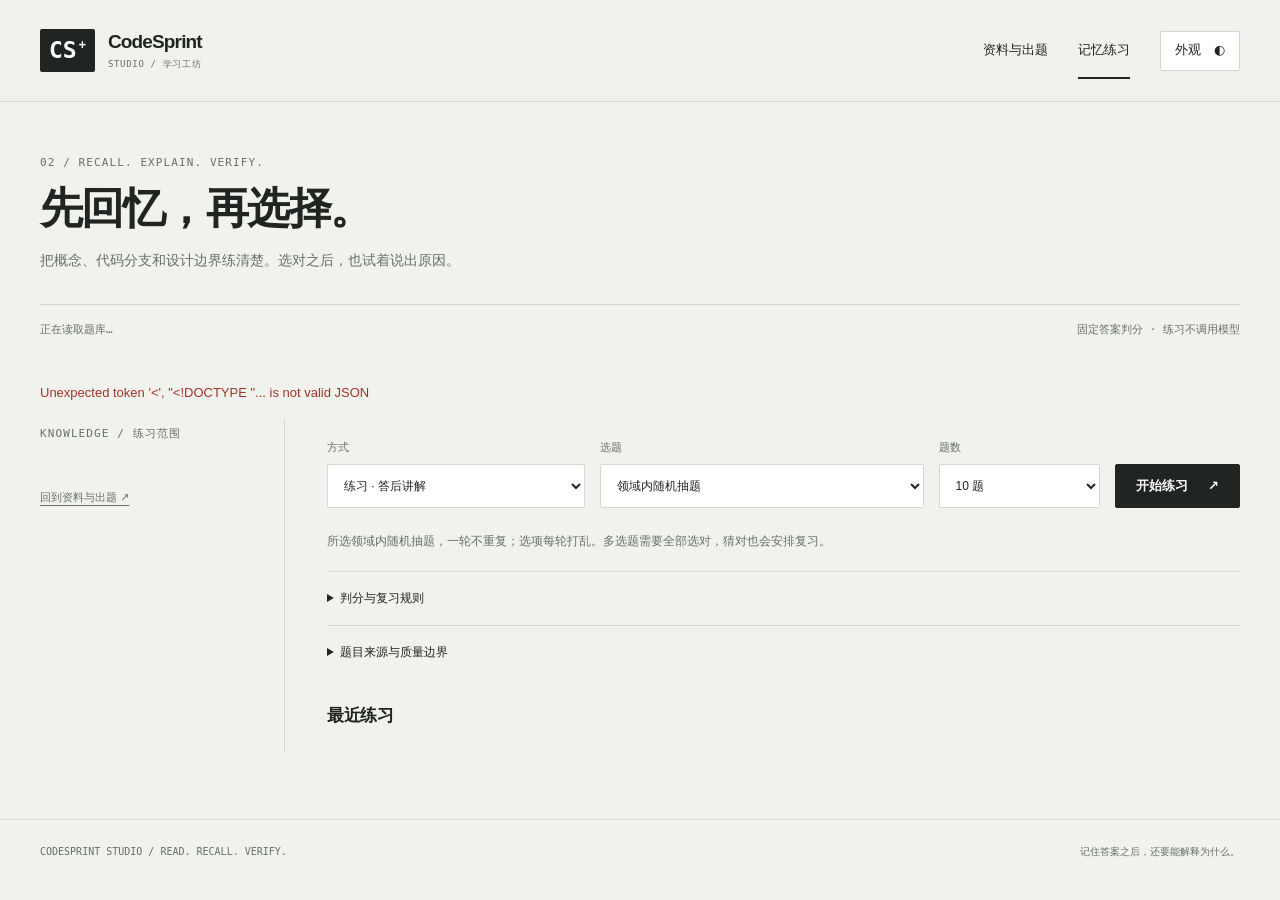
==== web/interview.html @ 134caf4a "feat: launch CodeSprint Studio learning workbench" ====
<!doctype html>
<html lang="zh-CN" data-theme="studio">
<head><meta charset="utf-8"><meta name="viewport" content="width=device-width, initial-scale=1"><meta name="color-scheme" content="light dark"><title>CodeSprint Studio · 记忆练习</title><link rel="stylesheet" href="style.css"><script src="theme.js" defer></script><script src="interview.js" defer></script></head>
<body class="quiz-page">
<a class="skip-link" href="#main-content">跳到正文</a>
<header class="site-header"><a class="brand" href="index.html"><span class="brand-mark" aria-hidden="true">CS<span>+</span></span><span><strong>CodeSprint</strong><small>STUDIO / 学习工坊</small></span></a><nav aria-label="主导航"><a href="index.html">资料与出题</a><a href="interview.html" aria-current="page">记忆练习</a><button type="button" class="theme-trigger" data-theme-open aria-haspopup="dialog">外观 <span aria-hidden="true">◐</span></button></nav></header>
<main id="main-content" class="quiz-shell">
<section class="page-intro"><span class="eyebrow">02 / RECALL. EXPLAIN. VERIFY.</span><h1>先回忆，再选择。</h1><p>把概念、代码分支和设计边界练清楚。选对之后，也试着说出原因。</p></section>
<section id="quizApp" aria-label="面试记忆练习"><div class="quiz-meta"><span id="quizInventory">正在读取题库…</span><span>固定答案判分 · 练习不调用模型</span></div><p id="quizStatus" role="status" aria-live="polite"></p>
<div class="quiz-layout"><aside class="quiz-topics"><span class="eyebrow">KNOWLEDGE / 练习范围</span><nav id="quizTopics" aria-label="知识分类"></nav><a class="quiz-archive-link" href="index.html">回到资料与出题 ↗</a></aside><div class="quiz-main">
<div id="quizSetup"><div class="quiz-review-line" id="quizReviewStats"></div><p id="quizMaterialScope" hidden></p><form id="quizStartForm" class="quiz-settings"><label>方式<select id="quizMode"><option value="practice">练习 · 答后讲解</option><option value="exam">测验 · 交卷讲评</option></select></label><label>选题<select id="quizScope"><option value="all">领域内随机抽题</option><option value="wrong">错题与猜对的题</option><option value="due">到期复习</option><option value="mixed">复习优先 · 到期、薄弱、新题</option></select></label><label>题数<select id="quizCount"><option value="10">10 题</option><option value="20">20 题</option><option value="30">30 题</option></select></label><button type="submit" class="quiz-primary" id="quizStart">开始练习 <span>↗</span></button></form><button id="quizResume" type="button" class="quiz-link" hidden>继续未完成的一轮 →</button>
<p class="quiz-method">所选领域内随机抽题，一轮不重复；选项每轮打乱。多选题需要全部选对，猜对也会安排复习。</p>
<details class="quiz-rule"><summary>判分与复习规则</summary><p>一题一分，以整轮题数为分母：首答正确率达到 80% 为本轮通过。未答、少选或多选都记为错误，已提交的首答不能改写。练习与测验记录分开保存。</p><p>答错或猜对的题约 10 分钟后到期；到期后答对按 1、3、7、14、30 天逐步延长。提前反复答对不会升级或推迟原定日期。间隔是可调整的练习规则，不是对遗忘时间的精确预测。</p><p>成绩只检查本轮知识辨认，不代表已经能闭卷口述或独立手写。资料版本改变后，关联题目暂停出题，等待核对。</p></details>
<details class="quiz-rule quiz-sources"><summary>题目来源与质量边界</summary><p>题目来自你保存的资料和已经确认的草稿。原创示例可随项目分发；上传内容仍由上传者负责使用权限。AI 题目可能有误，写入前必须检查原文、答案与干扰项解释。</p><div id="quizSources"></div></details><section class="quiz-history"><h2>最近练习</h2><div id="quizHistory"></div></section></div>
<section id="quizRun" hidden><div class="quiz-question-bar"><span id="quizQuestionIndex"></span><span id="quizQuestionType"></span><button id="quizEnd" class="quiz-link" type="button">交卷（未答记错）</button></div><p class="quiz-key-hint">1—4 选择选项 · Enter 提交 / 下一题</p><div class="quiz-progress" aria-hidden="true"><span id="quizProgressBar"></span></div><h2 id="quizQuestionTitle" tabindex="-1"></h2><pre id="quizPrompt" class="quiz-prompt"></pre><form id="quizAnswerForm"><fieldset id="quizOptions"><legend class="sr-only">选择答案</legend></fieldset><div class="quiz-answer-actions"><label class="quiz-guess"><input type="checkbox" id="quizGuessed">我是猜的</label><button id="quizSubmit" class="quiz-primary" type="submit">提交答案</button><button id="quizSkip" class="quiz-link" type="button">暂时不会</button></div></form><section id="quizFeedback" class="quiz-feedback" hidden aria-live="polite"><strong id="quizVerdict"></strong><p id="quizCorrectOptions"></p><p id="quizExplanation"></p><a id="quizSource" href="index.html">查看依据 ↗</a><p id="quizNextReview" class="quiz-method"></p></section><button id="quizNext" class="quiz-primary" type="button" hidden>下一题 →</button></section>
<section id="quizResult" hidden><div class="quiz-result-heading"><span class="eyebrow" id="quizResultMode"></span><h2 id="quizResultTitle"></h2><strong id="quizScore"></strong></div><p id="quizResultDetail"></p><button id="quizAgain" class="quiz-primary" type="button">返回选题 →</button><div id="quizResultReview"></div></section>
</div></div></section></main>
<footer class="site-footer"><span>CODESPRINT STUDIO / READ. RECALL. VERIFY.</span><span>记住答案之后，还要能解释为什么。</span></footer>
</body></html>
---- web/style.css ----
/* CodeSprint Studio — original, dependency-free interface. */
:root{--bg:#f1f2ee;--surface:#fff;--surface-2:#f7f8f5;--ink:#202522;--muted:#666f69;--line:#d4d8d1;--accent:#202522;--on-accent:#fff;--accent-soft:#e6eae2;--danger:#a23528;--success:#397c4f;--radius:2px;--font:Arial,"Microsoft YaHei",system-ui,sans-serif;--heading:var(--font);--mono:Consolas,"Cascadia Mono",monospace;--shadow:none;--page:1336px;color-scheme:light}
:root[data-theme="paper"]{--bg:#eee9dd;--surface:#fcfaf4;--surface-2:#f4f0e5;--ink:#3c352d;--muted:#7e705f;--line:#d8ceb9;--accent:#77553f;--on-accent:#fffdf7;--accent-soft:#eadfcd;--danger:#aa412a;--success:#677640;--radius:1px;--heading:Georgia,"Songti SC",SimSun,serif;--shadow:0 7px 24px #5e46200a;--page:1240px}
:root[data-theme="terminal"]{--bg:#0e1714;--surface:#121f1a;--surface-2:#172820;--ink:#c5e6ce;--muted:#86a893;--line:#2b4738;--accent:#b3df83;--on-accent:#102014;--accent-soft:#243d28;--danger:#e39880;--success:#b3df83;--radius:0px;--font:Consolas,"Cascadia Mono","Microsoft YaHei",monospace;--heading:var(--font);--shadow:none;color-scheme:dark}
:root[data-theme="dusk"]{--bg:#171d2b;--surface:#222b3d;--surface-2:#283348;--ink:#e0e7f5;--muted:#a0afc6;--line:#3a4861;--accent:#adc4ff;--on-accent:#172442;--accent-soft:#334363;--danger:#efa6a6;--success:#98d5ba;--radius:15px;--heading:var(--font);--shadow:0 16px 42px #060d1a20;--page:1280px;color-scheme:dark}
*,*::before,*::after{box-sizing:border-box}html{min-width:0;scroll-behavior:smooth}body{margin:0;background:var(--bg);color:var(--ink);font:15px/1.75 var(--font);overflow-wrap:anywhere}button,input,select,textarea{font:inherit}button,a,input,select,textarea{touch-action:manipulation}button{cursor:pointer;color:inherit}button:disabled{cursor:default;opacity:.5}a{color:inherit;text-decoration:none}a:hover{text-decoration:underline;text-underline-offset:4px}button,input,select,textarea,a{outline-offset:4px}:focus-visible{outline:2px solid var(--accent)}[hidden]{display:none!important}h1,h2,h3,p{margin-top:0}h1,h2,h3{font-family:var(--heading);color:var(--ink);line-height:1.25}h1{font-size:clamp(28px,3.5vw,43px);font-weight:700;letter-spacing:-.035em;margin:8px 0 12px}h2{font-size:23px;letter-spacing:-.025em;margin-bottom:14px}h3{font-size:21px;margin:9px 0 12px}p{margin-bottom:14px}.sr-only{position:absolute;width:1px;height:1px;padding:0;margin:-1px;overflow:hidden;clip:rect(0,0,0,0);white-space:nowrap;border:0}.skip-link{position:fixed;left:16px;top:-100px;z-index:20;background:var(--accent);color:var(--on-accent);padding:12px 20px}.skip-link:focus{top:12px}.eyebrow{font:11px/1.5 var(--mono);letter-spacing:.1em;color:var(--muted)}.site-header{max-width:var(--page);margin:auto;min-height:102px;padding:26px 40px;display:flex;align-items:center;justify-content:space-between;gap:24px;border-bottom:1px solid var(--line)}.brand{display:flex;align-items:center;gap:13px;flex:none;line-height:1.35}.brand:hover{text-decoration:none}.brand-mark{display:flex;align-items:flex-start;font:700 23px/1 var(--mono);padding:10px 9px;background:var(--accent);color:var(--on-accent);border-radius:var(--radius)}.brand-mark>span{font-size:12px;margin-left:2px}.brand strong{display:block;font-size:19px;letter-spacing:-.045em}.brand small{display:block;font:9px/1.5 var(--mono);letter-spacing:.075em;margin-top:3px;color:var(--muted)}.site-header nav{display:flex;align-items:center;gap:30px;font-size:13px}.site-header nav>a{padding:8px 0;position:relative;white-space:nowrap}.site-header nav>a[aria-current="page"]:after{content:"";position:absolute;bottom:-9px;left:0;right:0;height:2px;background:var(--accent)}.theme-trigger{min-height:40px;border:1px solid var(--line);border-radius:var(--radius);background:var(--surface);padding:5px 14px}.theme-trigger span{padding-left:9px}.workspace,.quiz-shell{width:min(100%,var(--page));margin:0 auto;padding:46px 40px 66px}.workspace-intro{display:flex;justify-content:space-between;align-items:center;gap:24px;margin-bottom:28px}.workspace-intro p,.page-intro>p{color:var(--muted);margin:0;font-size:14px}.intro-actions,.empty-actions{display:flex;gap:10px;align-items:center;flex-wrap:wrap}.button,.quiz-primary{border:1px solid var(--accent);background:var(--accent);color:var(--on-accent);min-height:44px;padding:9px 20px;border-radius:var(--radius);font-size:13px;display:inline-flex;align-items:center;justify-content:center;gap:20px;font-weight:600;white-space:normal}.button:hover,.quiz-primary:hover{filter:brightness(1.12);text-decoration:none}.button-quiet{background:transparent;color:var(--ink);border-color:var(--line);font-weight:400}.text-button,.quiz-link{padding:8px 0;background:none;border:0;color:var(--muted);font-size:12px;text-decoration:underline;text-underline-offset:4px}.text-button:hover,.quiz-link:hover{color:var(--ink)}.text-link{color:var(--ink);text-decoration:underline;text-underline-offset:4px;white-space:nowrap}.status-message{font-size:13px;color:var(--danger);margin:0 0 12px;min-height:0}.status-message:empty{display:none}.workspace-grid{display:grid;grid-template-columns:280px minmax(0,1fr);gap:0;border:1px solid var(--line);border-radius:var(--radius);background:var(--surface);box-shadow:var(--shadow);overflow:hidden}.library-panel{background:var(--surface-2);padding:23px 20px;border-right:1px solid var(--line);min-width:0}.panel-heading{display:flex;justify-content:space-between;align-items:center;gap:12px}.panel-heading h2{font-size:16px;margin:0}.panel-heading h3{margin:0}.count{color:var(--muted);font:12px var(--mono);margin-left:7px}.search-box{display:block;position:relative;margin:22px 0 13px}.search-box input{padding-right:30px;width:100%;font-size:12px;min-height:40px}.search-box>span:last-child{position:absolute;right:12px;top:6px;font-size:20px;pointer-events:none;color:var(--muted)}input,textarea,select{background:var(--surface);border:1px solid var(--line);border-radius:var(--radius);padding:10px 12px;color:var(--ink);min-width:0;max-width:100%}input::placeholder,textarea::placeholder{color:var(--muted);opacity:.8}select{width:100%}textarea{resize:vertical;width:100%;line-height:1.6}.filter-label{display:flex;gap:12px;align-items:center;font-size:12px;color:var(--muted)}.filter-label span{flex:none}.filter-label select{font-size:12px;padding:7px 8px}.material-list{margin:21px -10px 0;max-height:570px;overflow-y:auto;padding:0 2px}.material-item{display:block;width:100%;text-align:left;border:1px solid transparent;border-bottom-color:var(--line);background:transparent;padding:14px 10px;border-radius:var(--radius);margin-bottom:3px}.material-item:hover{background:var(--accent-soft)}.material-item[aria-current="true"]{border-color:var(--line);background:var(--surface);box-shadow:inset 3px 0 var(--accent)}.material-item strong{font-size:13px;font-weight:600;line-height:1.5;display:block}.material-item small{display:block;font-size:10px;color:var(--muted);margin-top:5px}.material-item .item-star{color:var(--accent)}.library-footnote{font-size:11px;line-height:1.7;color:var(--muted);margin:28px 0 0}.document-panel{padding:34px 36px;min-width:0;min-height:620px}.empty-state{max-width:450px;margin:72px auto 80px}.empty-symbol{font:35px/1 var(--mono);display:block;margin-bottom:35px;color:var(--muted)}.empty-state h2{font-size:30px;margin:13px 0 16px}.empty-state>p{font-size:14px;color:var(--muted);line-height:1.9}.empty-actions{margin:25px 0}.privacy-note{font-size:11px!important}.document-heading{display:flex;justify-content:space-between;align-items:flex-start;gap:15px}.document-heading>div:first-child{min-width:0}.document-heading h2{margin:8px 0 9px;font-size:25px;line-height:1.4;overflow-wrap:anywhere}.document-meta{font:11px/1.7 var(--mono);color:var(--muted);margin:0}.document-actions{display:flex;align-items:center;gap:14px;flex:none;flex-wrap:wrap;justify-content:flex-end;max-width:190px}.icon-action{width:38px;height:38px;border:1px solid var(--line);background:var(--surface);border-radius:var(--radius);font-size:22px;line-height:1}.icon-action[aria-pressed="true"]{color:var(--accent);background:var(--accent-soft)}.document-tabs{display:flex;align-items:center;gap:25px;margin:29px 0 0;border-bottom:1px solid var(--line);font-size:12px;flex-wrap:wrap}.document-tabs button{border:0;background:none;padding:11px 0;color:var(--muted);border-bottom:2px solid transparent}.document-tabs button[aria-selected="true"]{border-bottom-color:var(--accent);color:var(--ink);font-weight:600}.document-tabs>a{margin-left:auto;color:var(--muted);padding:11px 0}.reader-toolbar{display:flex;justify-content:space-between;gap:20px;color:var(--muted);font-size:11px;padding:20px 0}.document-text{font:14px/1.9 var(--font);white-space:pre-wrap;word-break:break-word;margin:0;max-height:750px;overflow-y:auto;padding:3px 0 20px;tab-size:4}.notice{background:var(--surface-2);border-left:3px solid var(--accent);font-size:12px;line-height:1.8;color:var(--muted);padding:13px 16px;margin:20px 0}.generation-intro{margin:28px 0 0}.generation-intro p{font-size:13px;color:var(--muted);max-width:610px}.generation-intro h3{font-size:23px}form>label,.form-row>label{display:block;font-size:12px;color:var(--muted);margin-bottom:19px}form>label>textarea,.form-row>label>select,.form-row>label>input{display:block;margin-top:7px}.form-row{display:grid;grid-template-columns:minmax(0,1fr) minmax(0,1fr);gap:17px}.form-row .count-field{max-width:160px}.optional{font-size:10px;margin-left:7px;color:var(--muted)}.keyword-presets{display:flex;align-items:center;gap:7px;flex-wrap:wrap;margin:-10px 0 24px;font-size:11px}.keyword-presets>span{color:var(--muted);margin-right:4px}.keyword-presets button{border:1px solid var(--line);border-radius:var(--radius);background:var(--surface);font-size:10px;padding:4px 8px}.keyword-presets button:hover{background:var(--accent-soft)}.focus-options{border:0;padding:0;margin:0 0 23px;display:flex;flex-wrap:wrap;gap:15px;font-size:12px}.focus-options legend{font-size:12px;color:var(--muted);margin-bottom:9px}.focus-options label{display:flex;align-items:center;gap:6px}.focus-options input,.consent-row input,.quiz-guess input{width:15px;height:15px;accent-color:var(--accent);padding:0;flex:none}.generation-guidance{font-size:11px;color:var(--muted);line-height:1.8;margin:3px 0 22px}.generation-guidance strong{font-size:12px;color:var(--ink)}.generation-guidance p{margin:5px 0}.consent-row{display:flex!important;align-items:flex-start;gap:10px;font-size:12px;color:var(--muted);line-height:1.8;margin:15px 0 20px}.consent-row input{margin:4px 0 0}.consent-row strong{font-weight:600;color:var(--ink)}.field-help{font-size:11px;color:var(--muted);margin:13px 0 0}.draft-preview{border-top:1px solid var(--line);margin-top:35px;padding-top:27px}.draft-question{border:1px solid var(--line);border-radius:var(--radius);margin:18px 0;background:var(--surface-2)}.draft-question summary{padding:14px 17px;font-size:13px;cursor:pointer;font-weight:600}.draft-question-body{padding:2px 17px 18px;font-size:12px}.draft-question-body>p{white-space:pre-wrap;margin:9px 0 15px}.draft-options{list-style:none;padding:0;margin:0 0 20px}.draft-options li{padding:10px 0;border-top:1px solid var(--line)}.draft-options strong{font-size:12px}.draft-options p{margin:4px 0 0;color:var(--muted);font-size:11px}.draft-options .is-answer{color:var(--success)}.evidence-quote{margin:12px 0;padding:10px 14px;border-left:2px solid var(--line);background:var(--surface);white-space:pre-wrap;font-size:11px;color:var(--muted)}.draft-tags{font:10px/1.7 var(--mono);color:var(--muted);margin-top:15px}.site-footer{width:min(100%,var(--page));margin:0 auto;padding:24px 40px 30px;border-top:1px solid var(--line);display:flex;justify-content:space-between;gap:20px;font:10px/1.6 var(--mono);color:var(--muted)}dialog{width:calc(100% - 32px);max-width:650px;padding:30px;border:1px solid var(--line);border-radius:var(--radius);background:var(--surface);color:var(--ink);box-shadow:0 20px 100px #0003;max-height:calc(100dvh - 50px);overflow:auto}dialog::backdrop{background:#080b105e;backdrop-filter:blur(5px)}.dialog-heading{display:flex;align-items:center;justify-content:space-between;gap:20px;margin-bottom:19px}.dialog-close{background:none;border:0;font:25px/1 var(--mono);width:34px;height:34px;color:var(--muted)}dialog h2{font-size:26px}dialog>p{font-size:13px;color:var(--muted)}.theme-grid{display:grid;grid-template-columns:1fr 1fr;gap:15px;margin:24px 0}.theme-card{padding:0 0 14px;text-align:left;background:var(--surface);border:1px solid var(--line);border-radius:var(--radius);overflow:hidden}.theme-card[aria-pressed="true"]{outline:2px solid var(--accent);outline-offset:2px}.theme-card>strong{display:block;padding:0 14px;margin-top:12px;font-size:12px}.theme-card>small{display:block;padding:0 14px;margin-top:5px;font-size:10px;color:var(--muted)}.theme-sample{padding:24px 18px 19px;display:block;min-height:110px;background:#f1f2ee;color:#202522;border-bottom:1px solid #d4d8d1}.theme-sample b{display:block;font:700 16px/1.4 Arial,sans-serif}.sample-lines{display:block;height:22px;margin-top:13px;background:linear-gradient(currentColor,currentColor) left top/82% 1px no-repeat,linear-gradient(currentColor,currentColor) left bottom/60% 1px no-repeat;opacity:.25}.theme-sample[data-preview-theme="paper"]{background:#fcfaf4;color:#77553f}.theme-sample[data-preview-theme="paper"] b{font-family:Georgia,SimSun,serif;font-size:19px}.theme-sample[data-preview-theme="terminal"]{background:#121f1a;color:#b3df83;border-color:#2b4738}.theme-sample[data-preview-theme="terminal"] b{font-family:Consolas,monospace;font-size:14px}.theme-sample[data-preview-theme="dusk"]{background:#222b3d;color:#adc4ff;border-color:#3a4861;border-radius:11px;margin:9px 9px 0;padding:16px 12px;min-height:100px}.file-drop{position:relative;text-align:center;display:flex!important;flex-direction:column;align-items:center;justify-content:center;min-height:172px;border:1px dashed var(--line);background:var(--surface-2);padding:25px;margin-bottom:23px;border-radius:var(--radius);overflow:hidden}.file-drop input{position:absolute;inset:0;width:100%;height:100%;opacity:0;cursor:pointer}.file-drop:focus-within{outline:2px solid var(--accent);outline-offset:3px}.file-drop.is-dragging{background:var(--accent-soft);border-color:var(--accent)}.file-symbol{font:24px var(--mono);margin-bottom:8px}.file-drop strong{font-size:13px;color:var(--ink)}.file-drop>span:last-child{margin-top:7px;font-size:11px;color:var(--muted)}.dialog-actions{display:flex;gap:10px}.upload-dialog .form-row{grid-template-columns:1fr 1.5fr}.upload-dialog .form-row input{width:100%}
/* Practice: original layout; existing answer, review and session behavior preserved. */
.page-intro{margin-bottom:31px}.quiz-meta{display:flex;justify-content:space-between;gap:16px;color:var(--muted);font:11px/1.6 var(--mono);padding:16px 0;border-top:1px solid var(--line);margin-bottom:28px}#quizStatus{font-size:13px;color:var(--danger)}#quizStatus:empty{display:none}.quiz-layout{display:grid;grid-template-columns:245px minmax(0,1fr);gap:42px}.quiz-topics{padding-right:28px;border-right:1px solid var(--line)}.quiz-topics nav{margin:18px 0 20px;display:flex;flex-direction:column;gap:3px}.quiz-topics button{display:flex;align-items:center;justify-content:space-between;gap:15px;background:none;border:1px solid transparent;min-height:45px;padding:10px 12px;text-align:left;font-size:12px;border-radius:var(--radius)}.quiz-topics button small{font:11px var(--mono);color:var(--muted)}.quiz-topics button:hover{background:var(--accent-soft)}.quiz-topics button[aria-current="true"]{background:var(--surface);border-color:var(--line);box-shadow:inset 3px 0 var(--accent)}.quiz-archive-link{font-size:11px;text-decoration:underline;text-underline-offset:4px;color:var(--muted)}.quiz-main{min-width:0}.quiz-review-line{font-size:12px;color:var(--muted);margin-bottom:19px}.quiz-settings{display:flex;align-items:end;gap:15px;margin:0 0 22px;flex-wrap:wrap}.quiz-settings label{display:block;margin:0;color:var(--muted);font-size:11px;flex:1;min-width:130px}.quiz-settings label select{margin-top:7px;font-size:12px;min-height:44px}.quiz-settings label:nth-child(3){flex:.5;min-width:88px}.quiz-settings button{flex:none}.quiz-method{font-size:12px;line-height:1.85;color:var(--muted);margin:19px 0}.quiz-rule{border-top:1px solid var(--line);font-size:12px;padding:16px 0}.quiz-rule summary{cursor:pointer;font-size:12px;color:var(--ink)}.quiz-rule p{font-size:12px;color:var(--muted);line-height:1.9;margin:13px 0 0}.quiz-source-row{font-size:11px;margin:17px 0;color:var(--muted)}.quiz-source-row>a{color:var(--ink)}.quiz-source-row>div{display:flex;gap:8px;flex-wrap:wrap;margin-top:5px}.quiz-source-row>div a{font-size:10px;text-decoration:underline;text-underline-offset:3px}.quiz-history{margin:26px 0}.quiz-history h2{font-size:17px}.quiz-history-row{display:flex;justify-content:space-between;gap:15px;align-items:center;border-bottom:1px solid var(--line);padding:11px 0}.quiz-history-row button{background:none;border:0;text-align:left;font-size:12px;padding:4px 0}.quiz-history-row>span{font:10px var(--mono);color:var(--muted);flex:none}.quiz-question-bar{display:flex;align-items:center;justify-content:space-between;gap:12px;font:11px/1.7 var(--mono);color:var(--muted);flex-wrap:wrap}.quiz-question-bar .quiz-link{font-family:var(--font)}.quiz-key-hint{font:10px var(--mono);color:var(--muted);margin:11px 0 17px}.quiz-progress{height:3px;background:var(--line);margin:0 0 30px}.quiz-progress span{display:block;background:var(--accent);height:100%;transition:width .25s ease}#quizQuestionTitle{font-size:25px;line-height:1.45;margin-bottom:19px}.quiz-prompt{font:14px/1.9 var(--font);white-space:pre-wrap;margin:0 0 24px;overflow-wrap:anywhere;color:var(--ink)}#quizOptions{border:0;margin:0;padding:0;display:flex;flex-direction:column;gap:10px}.quiz-option{display:flex;align-items:flex-start;gap:13px;padding:16px 17px;min-height:58px;border:1px solid var(--line);border-radius:var(--radius);background:var(--surface);font-size:13px;line-height:1.75;cursor:pointer}.quiz-option:hover{border-color:var(--accent)}.quiz-option:has(input:checked){background:var(--accent-soft);border-color:var(--accent)}.quiz-option input{padding:0;margin:5px 0 0;width:14px;height:14px;accent-color:var(--accent);flex:none}.quiz-option>b{font:12px/1.8 var(--mono);color:var(--muted);flex:none}.quiz-option.is-answer{border-color:var(--success)}.quiz-option.is-wrong{border-color:var(--danger)}.quiz-answer-actions{display:flex;align-items:center;gap:20px;margin-top:24px;flex-wrap:wrap}.quiz-guess{display:flex;align-items:center;gap:8px;font-size:12px;margin-right:auto;color:var(--muted)}.quiz-feedback{background:var(--surface);padding:22px 24px;border-left:3px solid var(--accent);margin:27px 0;font-size:13px;border-radius:var(--radius)}.quiz-feedback strong{font-size:15px}.quiz-feedback p{white-space:pre-wrap;line-height:1.9;margin-top:13px;color:var(--muted)}.quiz-feedback>a{font-size:11px;text-decoration:underline;text-underline-offset:4px}#quizNext{margin-top:16px}.quiz-result-heading{padding-bottom:25px;border-bottom:1px solid var(--line);margin-bottom:20px}.quiz-result-heading h2{font-size:27px;margin-top:10px}.quiz-result-heading>strong{font:500 66px/1 var(--heading);letter-spacing:-.055em}#quizResultDetail{font-size:13px;color:var(--muted);line-height:1.9}#quizAgain{margin:9px 0 25px}.quiz-result-item{border-top:1px solid var(--line);padding:17px 0;font-size:12px}.quiz-result-item summary{cursor:pointer;font-weight:600}.quiz-result-item p{font-size:12px;line-height:1.9;color:var(--muted);white-space:pre-wrap;margin:14px 0}.quiz-result-item a{font-size:11px;text-decoration:underline}#quizMaterialScope{font-size:12px;border-left:2px solid var(--accent);padding:8px 14px;background:var(--surface);margin-bottom:25px}.quiz-empty-link{display:inline-block;font-size:12px;margin-bottom:10px;text-decoration:underline;text-underline-offset:4px}
/* Theme differences extend beyond color: type, borders, rhythm, reading width. */
[data-theme="paper"] .site-header{min-height:116px}[data-theme="paper"] .workspace{padding-top:54px}[data-theme="paper"] h1{font-size:clamp(30px,3.4vw,45px);font-weight:400;letter-spacing:0}[data-theme="paper"] .workspace-grid{grid-template-columns:260px minmax(0,1fr)}[data-theme="paper"] .document-text{font-family:Georgia,"Songti SC",SimSun,serif;font-size:16px;line-height:2.05}[data-theme="paper"] .library-panel{padding-top:29px}[data-theme="paper"] .document-panel{padding:39px 42px}[data-theme="paper"] .quiz-option{padding-top:19px;padding-bottom:19px}[data-theme="paper"] .quiz-main{max-width:740px}[data-theme="terminal"] .brand-mark{border:1px solid var(--accent);background:transparent;color:var(--accent)}[data-theme="terminal"] .workspace-intro h1:before{content:"> ";color:var(--accent)}[data-theme="terminal"] .workspace-grid{border-top:3px solid var(--accent)}[data-theme="terminal"] .document-text{font-family:var(--mono);font-size:13px;line-height:1.95}[data-theme="terminal"] .document-tabs button[aria-selected="true"]:before{content:"[ ";color:var(--accent)}[data-theme="terminal"] .document-tabs button[aria-selected="true"]:after{content:" ]";color:var(--accent)}[data-theme="terminal"] .quiz-option>b{color:var(--accent)}[data-theme="terminal"] .site-footer{letter-spacing:.03em}[data-theme="dusk"] .site-header{border-bottom:0}[data-theme="dusk"] .brand-mark{border-radius:11px}[data-theme="dusk"] .workspace-grid{gap:18px;border:0;overflow:visible;background:transparent;box-shadow:none}[data-theme="dusk"] .library-panel{border:1px solid var(--line);border-radius:var(--radius);background:var(--surface);align-self:start}[data-theme="dusk"] .document-panel{border:1px solid var(--line);border-radius:var(--radius);background:var(--surface);box-shadow:var(--shadow)}[data-theme="dusk"] .material-item{border-bottom:0;margin-bottom:7px}[data-theme="dusk"] .material-item[aria-current="true"]{background:var(--accent-soft);box-shadow:none}[data-theme="dusk"] .quiz-option{border-color:transparent;background:var(--surface);padding:19px 20px}[data-theme="dusk"] .quiz-option:has(input:checked){border-color:var(--accent)}[data-theme="dusk"] .quiz-topics{border-right:0;background:var(--surface);border-radius:var(--radius);padding:21px;align-self:start}[data-theme="dusk"] .quiz-layout{gap:29px}
@media(min-width:1100px){.document-actions .text-button{font-size:10px}.quiz-settings label:first-child{flex:.8}}
@media(max-width:1000px){.site-header{padding:23px 28px}.workspace,.quiz-shell{padding:36px 28px 50px}.workspace-grid,[data-theme="paper"] .workspace-grid{grid-template-columns:235px minmax(0,1fr)}.document-panel,[data-theme="paper"] .document-panel{padding:27px 25px}.workspace-intro{align-items:flex-start}.intro-actions{justify-content:flex-end;max-width:235px;flex:none}.document-heading{display:block}.document-actions{justify-content:flex-start;max-width:none;margin-top:14px}.document-tabs{gap:17px}.quiz-layout{grid-template-columns:210px minmax(0,1fr);gap:26px}.quiz-topics{padding-right:18px}.site-footer{padding-right:28px;padding-left:28px}.document-text{font-size:13px}}
@media(max-width:760px){.site-header{min-height:85px;padding:18px 20px;gap:14px}.brand-mark{font-size:19px;padding:8px}.brand strong{font-size:17px}.brand small{font-size:8px}.site-header nav{gap:17px;font-size:12px}.site-header nav>a span{display:none}.theme-trigger{padding:5px 9px}.theme-trigger span{padding-left:5px}.workspace,.quiz-shell{padding:31px 20px 42px}.workspace-intro{display:block;margin-bottom:24px}.workspace-intro p{font-size:12px;max-width:400px}.intro-actions{max-width:none;justify-content:flex-start;margin-top:22px}.workspace-grid,[data-theme="paper"] .workspace-grid{display:block}.library-panel{border-right:0;border-bottom:1px solid var(--line);padding:20px}.library-panel .search-box{margin:16px 0 11px}.library-panel .material-list{max-height:230px;display:grid;grid-template-columns:repeat(2,minmax(0,1fr));gap:6px;margin:16px -3px 0}.material-item{height:100%;border:1px solid var(--line);padding:12px 10px;margin:0}.library-footnote{margin:16px 0 0;font-size:10px}.document-panel,[data-theme="paper"] .document-panel{min-height:380px;padding:27px 22px}.empty-state{margin:35px auto 40px}.empty-symbol{margin-bottom:25px}.empty-state h2{font-size:27px}.empty-state p{font-size:13px}.document-heading h2{font-size:23px}.document-meta{font-size:10px}.reader-toolbar{font-size:10px;gap:14px}.document-text{max-height:none}.form-row .count-field{max-width:none}.generation-intro h3{font-size:21px}.generation-intro p{font-size:12px}.focus-options{gap:12px}.keyword-presets button{min-height:32px}.quiz-meta{font-size:10px;flex-wrap:wrap;margin-bottom:22px;padding:12px 0}.quiz-layout{display:block}.quiz-topics{padding:0 0 18px;border-right:0;border-bottom:1px solid var(--line);margin-bottom:24px}.quiz-topics nav{display:flex;flex-direction:row;flex-wrap:wrap;gap:5px;margin:12px 0}.quiz-topics button{border:1px solid var(--line);font-size:11px;gap:13px;padding:7px 10px;min-height:38px}.quiz-topics button small{font-size:10px}.quiz-topics>span{font-size:10px}.quiz-settings{gap:12px}.quiz-settings label{font-size:10px;min-width:120px}.quiz-settings label:nth-child(3){flex:.45;min-width:75px}.quiz-settings button{flex:1;min-width:115px}.quiz-key-hint{display:none}.quiz-progress{margin-top:14px;margin-bottom:24px}#quizQuestionTitle{font-size:23px}.quiz-prompt{font-size:13px}.quiz-option{padding:14px 13px;gap:10px;font-size:12px}.quiz-feedback{padding:18px 17px;font-size:12px}.quiz-feedback strong{font-size:14px}.quiz-answer-actions{gap:16px}.quiz-answer-actions .quiz-primary{padding:9px 17px}.quiz-method{font-size:11px}.quiz-history-row>span{font-size:9px}.quiz-result-heading>strong{font-size:56px}.site-footer{display:block;padding:22px 20px;font-size:9px}.site-footer>span{display:block}.site-footer>span+span{margin-top:6px}dialog{padding:24px;max-height:calc(100dvh - 30px)}.theme-grid{gap:12px}.theme-sample{padding:20px 13px}.theme-card>strong,.theme-card>small{padding:0 10px}.theme-card>strong{font-size:11px}[data-theme="paper"] .workspace{padding-top:36px}[data-theme="dusk"] .workspace-grid{display:flex;flex-direction:column;gap:17px}[data-theme="dusk"] .library-panel{width:100%}[data-theme="dusk"] .quiz-topics{padding:18px;margin-bottom:23px}[data-theme="dusk"] .quiz-option{padding:16px 14px}}
@media(max-width:430px){.site-header{padding:16px;align-items:flex-start;flex-wrap:wrap;gap:13px}.brand{gap:10px}.site-header nav{gap:18px;width:100%;justify-content:space-between}.site-header nav>a{padding:5px 0}.site-header nav>a[aria-current="page"]:after{bottom:-3px}.theme-trigger{min-height:35px;font-size:11px;padding:3px 10px}.workspace,.quiz-shell{padding:28px 16px 36px}.eyebrow{font-size:9px;letter-spacing:.065em}h1{font-size:28px}.workspace-intro p{line-height:1.9}.button,.quiz-primary{font-size:12px;padding:9px 14px;gap:13px}.intro-actions{gap:8px;margin-top:19px}.library-panel{padding:17px}.document-panel,[data-theme="paper"] .document-panel{padding:24px 18px}.document-tabs{gap:15px;font-size:11px;margin-top:23px}.document-tabs>a{margin-left:0;padding-top:0}.document-tabs button{font-size:11px}.reader-toolbar{display:block}.reader-toolbar>a{display:block;margin-top:7px}.document-text{font-size:12px;line-height:1.95}.document-heading h2{font-size:21px}.form-row{gap:12px;grid-template-columns:minmax(0,1fr) 92px}.form-row label{font-size:11px}.form-row select{font-size:11px;padding:10px 7px}.generation-intro h3{font-size:20px}.notice{font-size:11px;padding:11px 13px}.consent-row{font-size:11px}.draft-question summary{font-size:12px;padding:12px 13px}.draft-question-body{padding-left:13px;padding-right:13px}.quiz-topics button{font-size:10px;padding:7px 8px;gap:8px}.quiz-settings label{min-width:calc(50% - 6px)}.quiz-settings label:nth-child(3){min-width:75px;flex:1}.quiz-settings button{flex:1;min-width:120px}.quiz-settings select{font-size:11px!important;padding-left:9px}.quiz-question-bar{font-size:10px;gap:7px}.quiz-question-bar .quiz-link{font-size:10px}.quiz-option{padding:13px 12px}.quiz-guess{font-size:11px;margin-right:0;flex:1}.quiz-answer-actions{gap:10px}.quiz-answer-actions .quiz-link{font-size:11px}.quiz-feedback p{font-size:12px}.quiz-history-row button{font-size:11px}.quiz-history-row{gap:9px}.quiz-result-heading h2{font-size:24px}.site-footer{padding:21px 16px}.theme-grid{grid-template-columns:1fr;gap:13px}.theme-card{display:grid;grid-template-columns:104px minmax(0,1fr);padding:0 0 10px;align-items:center}.theme-sample{grid-row:1/3;height:94px;min-height:94px;padding:19px 10px;margin-bottom:-10px;border-bottom:0}.theme-sample b{font-size:11px}.theme-sample[data-preview-theme="paper"] b{font-size:14px}.theme-sample[data-preview-theme="terminal"] b{font-size:10px}.theme-sample[data-preview-theme="dusk"]{margin:7px 4px -3px;height:80px;min-height:80px;padding:16px 8px}.sample-lines{margin-top:11px;height:19px}.theme-card>strong{align-self:end;margin-top:10px;padding:0 12px;font-size:11px}.theme-card>small{align-self:start;padding:0 12px;font-size:10px;line-height:1.65}dialog{padding:21px}dialog h2{font-size:23px}.upload-dialog .form-row{grid-template-columns:1fr}.upload-dialog .form-row>label{margin-bottom:12px}.file-drop{min-height:155px;padding:21px 15px}.file-drop strong{font-size:12px}.file-drop>span:last-child{font-size:10px}.empty-actions{gap:9px}.empty-symbol{font-size:30px}.empty-state h2{font-size:25px}[data-theme="paper"] .document-text{font-size:15px}[data-theme="dusk"] .quiz-option{padding:14px 12px}}
@media(prefers-reduced-motion:reduce){html{scroll-behavior:auto}*,*::before,*::after{animation:none!important;transition:none!important}}
@media(max-width:430px){.document-text{font-size:14px;line-height:1.95}.quiz-option{font-size:13px}.theme-trigger{min-height:40px}.dialog-close{width:40px;height:40px}}
.document-tab-group{display:flex;align-items:center;gap:inherit}
@media(max-width:720px){html{scroll-behavior:auto}}
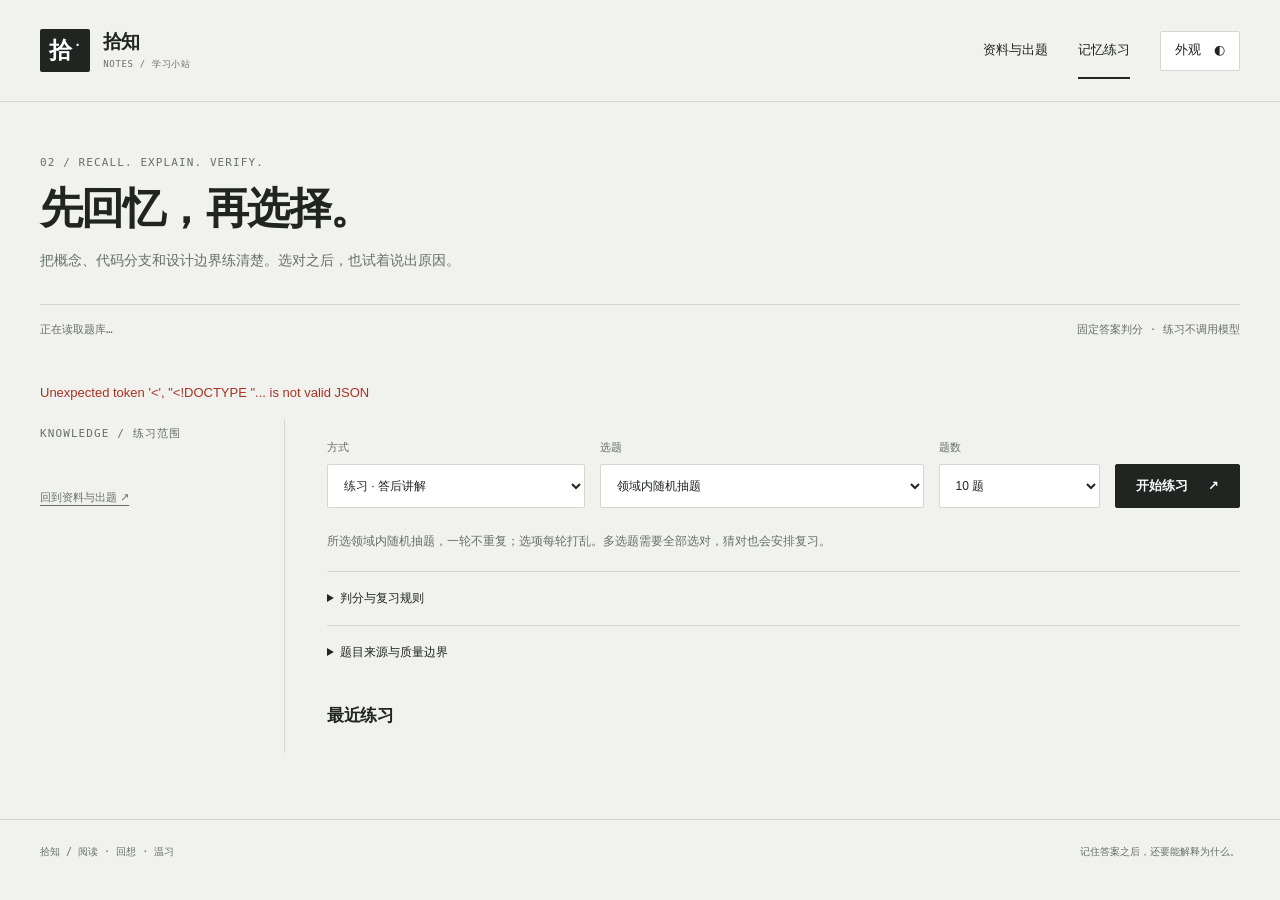
==== commit 70604ecb: "docs: rename the study site to Shizhi and credit Codex" ====
--- a/web/interview.html
+++ b/web/interview.html
@@ -1,9 +1,9 @@
 <!doctype html>
 <html lang="zh-CN" data-theme="studio">
-<head><meta charset="utf-8"><meta name="viewport" content="width=device-width, initial-scale=1"><meta name="color-scheme" content="light dark"><title>CodeSprint Studio · 记忆练习</title><link rel="stylesheet" href="style.css"><script src="theme.js" defer></script><script src="interview.js" defer></script></head>
+<head><meta charset="utf-8"><meta name="viewport" content="width=device-width, initial-scale=1"><meta name="color-scheme" content="light dark"><title>拾知 · 记忆练习</title><link rel="stylesheet" href="style.css"><script src="theme.js" defer></script><script src="interview.js" defer></script></head>
 <body class="quiz-page">
 <a class="skip-link" href="#main-content">跳到正文</a>
-<header class="site-header"><a class="brand" href="index.html"><span class="brand-mark" aria-hidden="true">CS<span>+</span></span><span><strong>CodeSprint</strong><small>STUDIO / 学习工坊</small></span></a><nav aria-label="主导航"><a href="index.html">资料与出题</a><a href="interview.html" aria-current="page">记忆练习</a><button type="button" class="theme-trigger" data-theme-open aria-haspopup="dialog">外观 <span aria-hidden="true">◐</span></button></nav></header>
+<header class="site-header"><a class="brand" href="index.html"><span class="brand-mark" aria-hidden="true">拾<span>·</span></span><span><strong>拾知</strong><small>NOTES / 学习小站</small></span></a><nav aria-label="主导航"><a href="index.html">资料与出题</a><a href="interview.html" aria-current="page">记忆练习</a><button type="button" class="theme-trigger" data-theme-open aria-haspopup="dialog">外观 <span aria-hidden="true">◐</span></button></nav></header>
 <main id="main-content" class="quiz-shell">
 <section class="page-intro"><span class="eyebrow">02 / RECALL. EXPLAIN. VERIFY.</span><h1>先回忆，再选择。</h1><p>把概念、代码分支和设计边界练清楚。选对之后，也试着说出原因。</p></section>
 <section id="quizApp" aria-label="面试记忆练习"><div class="quiz-meta"><span id="quizInventory">正在读取题库…</span><span>固定答案判分 · 练习不调用模型</span></div><p id="quizStatus" role="status" aria-live="polite"></p>
@@ -15,5 +15,5 @@
 <section id="quizRun" hidden><div class="quiz-question-bar"><span id="quizQuestionIndex"></span><span id="quizQuestionType"></span><button id="quizEnd" class="quiz-link" type="button">交卷（未答记错）</button></div><p class="quiz-key-hint">1—4 选择选项 · Enter 提交 / 下一题</p><div class="quiz-progress" aria-hidden="true"><span id="quizProgressBar"></span></div><h2 id="quizQuestionTitle" tabindex="-1"></h2><pre id="quizPrompt" class="quiz-prompt"></pre><form id="quizAnswerForm"><fieldset id="quizOptions"><legend class="sr-only">选择答案</legend></fieldset><div class="quiz-answer-actions"><label class="quiz-guess"><input type="checkbox" id="quizGuessed">我是猜的</label><button id="quizSubmit" class="quiz-primary" type="submit">提交答案</button><button id="quizSkip" class="quiz-link" type="button">暂时不会</button></div></form><section id="quizFeedback" class="quiz-feedback" hidden aria-live="polite"><strong id="quizVerdict"></strong><p id="quizCorrectOptions"></p><p id="quizExplanation"></p><a id="quizSource" href="index.html">查看依据 ↗</a><p id="quizNextReview" class="quiz-method"></p></section><button id="quizNext" class="quiz-primary" type="button" hidden>下一题 →</button></section>
 <section id="quizResult" hidden><div class="quiz-result-heading"><span class="eyebrow" id="quizResultMode"></span><h2 id="quizResultTitle"></h2><strong id="quizScore"></strong></div><p id="quizResultDetail"></p><button id="quizAgain" class="quiz-primary" type="button">返回选题 →</button><div id="quizResultReview"></div></section>
 </div></div></section></main>
-<footer class="site-footer"><span>CODESPRINT STUDIO / READ. RECALL. VERIFY.</span><span>记住答案之后，还要能解释为什么。</span></footer>
+<footer class="site-footer"><span>拾知 / 阅读 · 回想 · 温习</span><span>记住答案之后，还要能解释为什么。</span></footer>
 </body></html>
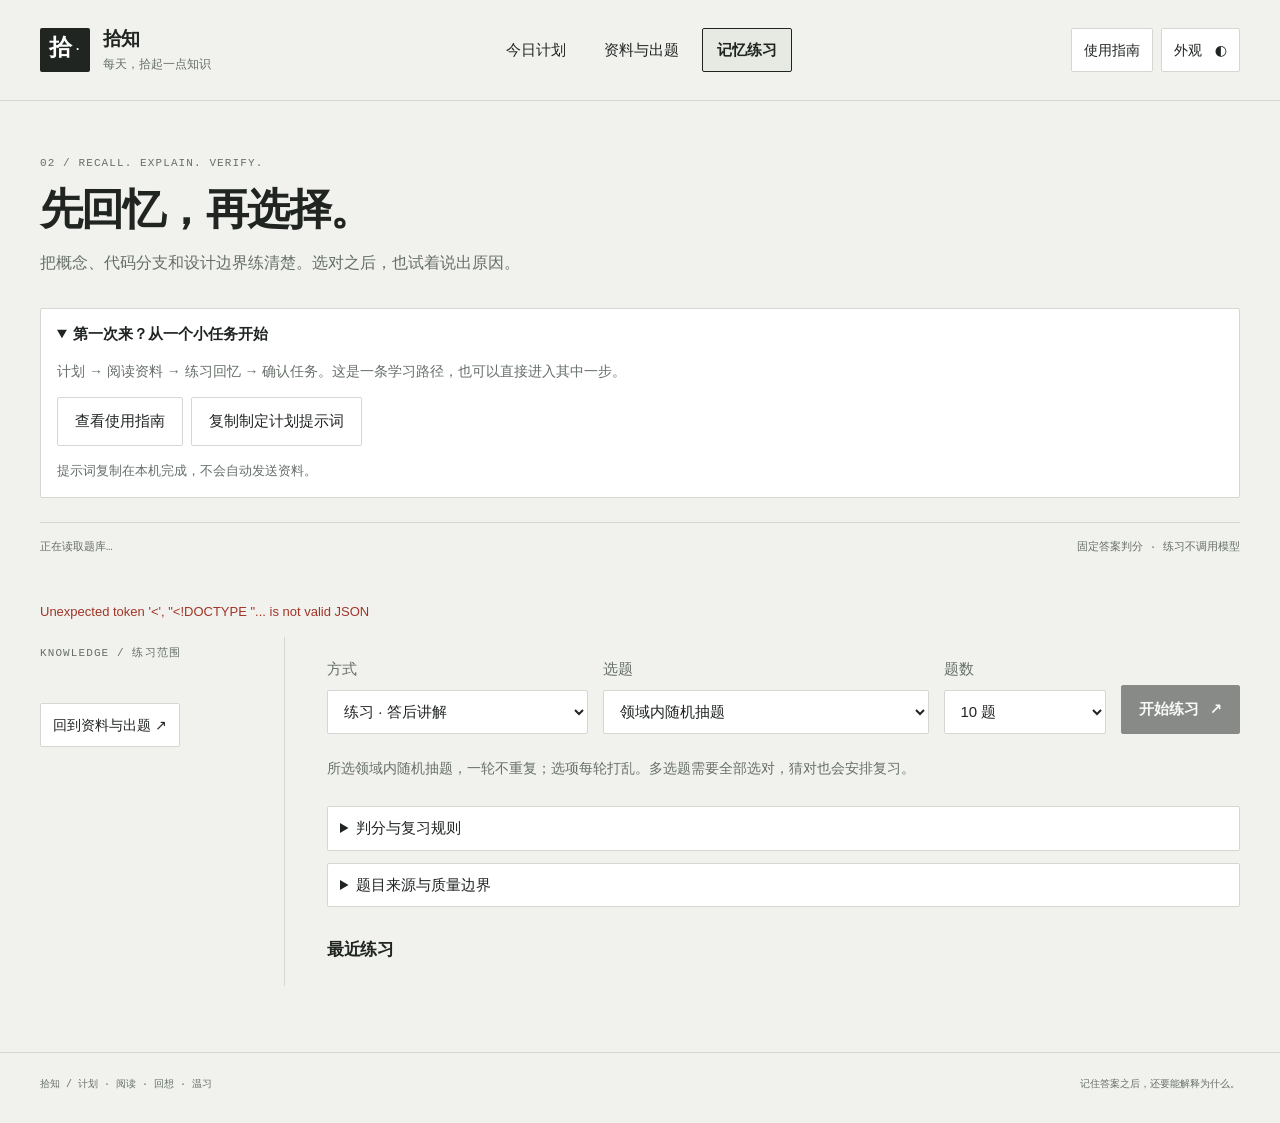
==== commit c86e2030: "feat: add study planning, mobile controls and first-use guidance" ====
--- a/web/interview.html
+++ b/web/interview.html
@@ -1,9 +1,9 @@
 <!doctype html>
 <html lang="zh-CN" data-theme="studio">
-<head><meta charset="utf-8"><meta name="viewport" content="width=device-width, initial-scale=1"><meta name="color-scheme" content="light dark"><title>拾知 · 记忆练习</title><link rel="stylesheet" href="style.css"><script src="theme.js" defer></script><script src="interview.js" defer></script></head>
+<head><meta charset="utf-8"><meta name="viewport" content="width=device-width, initial-scale=1"><meta name="color-scheme" content="light dark"><title>拾知 · 记忆练习</title><link rel="stylesheet" href="style.css"><script src="theme.js" defer></script><script src="help.js" defer></script><script src="interview.js" defer></script></head>
 <body class="quiz-page">
 <a class="skip-link" href="#main-content">跳到正文</a>
-<header class="site-header"><a class="brand" href="index.html"><span class="brand-mark" aria-hidden="true">拾<span>·</span></span><span><strong>拾知</strong><small>NOTES / 学习小站</small></span></a><nav aria-label="主导航"><a href="index.html">资料与出题</a><a href="interview.html" aria-current="page">记忆练习</a><button type="button" class="theme-trigger" data-theme-open aria-haspopup="dialog">外观 <span aria-hidden="true">◐</span></button></nav></header>
+<header class="site-header"><a class="brand" href="plan.html"><span class="brand-mark" aria-hidden="true">拾<span>·</span></span><span><strong>拾知</strong><small>每天，拾起一点知识</small></span></a><nav aria-label="主导航"><a href="plan.html">今日计划</a><a href="index.html">资料与出题</a><a href="interview.html" aria-current="page">记忆练习</a></nav><div class="header-tools"><button type="button" class="theme-trigger" data-help-open aria-haspopup="dialog">使用指南</button><button type="button" class="theme-trigger" data-theme-open aria-haspopup="dialog">外观 <span aria-hidden="true">◐</span></button></div></header>
 <main id="main-content" class="quiz-shell">
 <section class="page-intro"><span class="eyebrow">02 / RECALL. EXPLAIN. VERIFY.</span><h1>先回忆，再选择。</h1><p>把概念、代码分支和设计边界练清楚。选对之后，也试着说出原因。</p></section>
 <section id="quizApp" aria-label="面试记忆练习"><div class="quiz-meta"><span id="quizInventory">正在读取题库…</span><span>固定答案判分 · 练习不调用模型</span></div><p id="quizStatus" role="status" aria-live="polite"></p>
@@ -13,7 +13,7 @@
 <details class="quiz-rule"><summary>判分与复习规则</summary><p>一题一分，以整轮题数为分母：首答正确率达到 80% 为本轮通过。未答、少选或多选都记为错误，已提交的首答不能改写。练习与测验记录分开保存。</p><p>答错或猜对的题约 10 分钟后到期；到期后答对按 1、3、7、14、30 天逐步延长。提前反复答对不会升级或推迟原定日期。间隔是可调整的练习规则，不是对遗忘时间的精确预测。</p><p>成绩只检查本轮知识辨认，不代表已经能闭卷口述或独立手写。资料版本改变后，关联题目暂停出题，等待核对。</p></details>
 <details class="quiz-rule quiz-sources"><summary>题目来源与质量边界</summary><p>题目来自你保存的资料和已经确认的草稿。原创示例可随项目分发；上传内容仍由上传者负责使用权限。AI 题目可能有误，写入前必须检查原文、答案与干扰项解释。</p><div id="quizSources"></div></details><section class="quiz-history"><h2>最近练习</h2><div id="quizHistory"></div></section></div>
 <section id="quizRun" hidden><div class="quiz-question-bar"><span id="quizQuestionIndex"></span><span id="quizQuestionType"></span><button id="quizEnd" class="quiz-link" type="button">交卷（未答记错）</button></div><p class="quiz-key-hint">1—4 选择选项 · Enter 提交 / 下一题</p><div class="quiz-progress" aria-hidden="true"><span id="quizProgressBar"></span></div><h2 id="quizQuestionTitle" tabindex="-1"></h2><pre id="quizPrompt" class="quiz-prompt"></pre><form id="quizAnswerForm"><fieldset id="quizOptions"><legend class="sr-only">选择答案</legend></fieldset><div class="quiz-answer-actions"><label class="quiz-guess"><input type="checkbox" id="quizGuessed">我是猜的</label><button id="quizSubmit" class="quiz-primary" type="submit">提交答案</button><button id="quizSkip" class="quiz-link" type="button">暂时不会</button></div></form><section id="quizFeedback" class="quiz-feedback" hidden aria-live="polite"><strong id="quizVerdict"></strong><p id="quizCorrectOptions"></p><p id="quizExplanation"></p><a id="quizSource" href="index.html">查看依据 ↗</a><p id="quizNextReview" class="quiz-method"></p></section><button id="quizNext" class="quiz-primary" type="button" hidden>下一题 →</button></section>
-<section id="quizResult" hidden><div class="quiz-result-heading"><span class="eyebrow" id="quizResultMode"></span><h2 id="quizResultTitle"></h2><strong id="quizScore"></strong></div><p id="quizResultDetail"></p><button id="quizAgain" class="quiz-primary" type="button">返回选题 →</button><div id="quizResultReview"></div></section>
+<section id="quizResult" hidden><div class="quiz-result-heading"><span class="eyebrow" id="quizResultMode"></span><h2 id="quizResultTitle"></h2><strong id="quizScore"></strong></div><p id="quizResultDetail"></p><div class="quiz-result-actions"><button id="quizAgain" class="quiz-primary" type="button">返回选题 →</button><a id="quizTaskReturn" class="button button-quiet" href="plan.html" hidden>返回任务，记录学习 ↗</a></div><div id="quizResultReview"></div></section>
 </div></div></section></main>
-<footer class="site-footer"><span>拾知 / 阅读 · 回想 · 温习</span><span>记住答案之后，还要能解释为什么。</span></footer>
+<footer class="site-footer"><span>拾知 / 计划 · 阅读 · 回想 · 温习</span><span>记住答案之后，还要能解释为什么。</span></footer>
 </body></html>
--- a/web/style.css
+++ b/web/style.css
@@ -16,3 +16,18 @@
 @media(max-width:430px){.document-text{font-size:14px;line-height:1.95}.quiz-option{font-size:13px}.theme-trigger{min-height:40px}.dialog-close{width:40px;height:40px}}
 .document-tab-group{display:flex;align-items:center;gap:inherit}
 @media(max-width:720px){html{scroll-behavior:auto}}
+/* A readable learning desk: visible controls and a single daily task list. */
+body{font-size:16px}.site-header{display:grid;grid-template-columns:auto minmax(0,1fr) auto;gap:24px;min-height:96px}.site-header nav{justify-content:center;gap:8px;font-size:15px}.site-header nav>a{min-height:44px;display:flex;align-items:center;justify-content:center;padding:8px 14px;border:1px solid transparent;border-radius:var(--radius)}.site-header nav>a:hover{background:var(--surface);border-color:var(--line);text-decoration:none}.site-header nav>a[aria-current="page"]{border-color:var(--accent);background:var(--accent-soft);font-weight:600}.site-header nav>a[aria-current="page"]:after{display:none}.header-tools{display:flex;align-items:center;gap:8px}.theme-trigger{min-height:44px;font-size:14px;padding:8px 12px}.brand-mark{min-width:44px;min-height:44px;align-items:center;justify-content:center}.brand small{font:12px/1.6 var(--font);letter-spacing:0}.button,.quiz-primary{font-size:15px;min-height:44px;padding:10px 17px;gap:10px}.text-button,.quiz-link,.text-link,.quiz-archive-link,.quiz-empty-link{display:inline-flex;align-items:center;justify-content:center;min-height:44px;min-width:44px;font-size:14px;padding:8px 12px;border:1px solid var(--line);border-radius:var(--radius);background:var(--surface);color:var(--ink);text-decoration:none;white-space:normal;line-height:1.6}.text-button:hover,.quiz-link:hover,.text-link:hover,.quiz-archive-link:hover{background:var(--accent-soft);text-decoration:none}.icon-action,.dialog-close{min-width:44px;min-height:44px;width:44px;height:44px}.dialog-close{border:1px solid var(--line);border-radius:var(--radius);background:var(--surface)}input:not([type="checkbox"]):not([type="radio"]),select,textarea{font-size:16px;min-height:44px}.search-box input,.filter-label select{font-size:16px;min-height:44px}.material-item strong{font-size:15px}.material-item small{font-size:13px}.material-item{min-height:64px}.library-footnote{font-size:13px}.document-tabs{gap:10px;align-items:stretch;margin-bottom:8px;padding-bottom:10px}.document-tab-group{gap:8px;flex-wrap:wrap}.document-tabs button,.document-tabs>a{font-size:15px;border:1px solid var(--line);border-radius:var(--radius);min-height:44px;display:inline-flex;align-items:center;justify-content:center;padding:8px 12px;background:var(--surface);color:var(--ink)}.document-tabs button[aria-selected="true"]{background:var(--accent-soft);border-color:var(--accent)}.document-tabs>a{margin-left:auto}.document-actions{gap:8px;max-width:none}.reader-toolbar{align-items:center}.document-text,[data-theme="terminal"] .document-text{font-size:16px;line-height:1.95}.workspace-intro p,.page-intro>p{font-size:16px}.form-row>label,form>label{font-size:14px}.keyword-presets{gap:8px;font-size:14px}.keyword-presets button{font-size:14px;min-height:44px;min-width:44px;padding:8px 12px}.focus-options{gap:8px;font-size:14px}.focus-options legend{font-size:14px}.focus-options label{min-height:44px;padding:8px 12px;border:1px solid var(--line);border-radius:var(--radius);background:var(--surface)}.focus-options input,.consent-row input,.quiz-guess input{width:20px;height:20px}.consent-row{font-size:14px;min-height:44px}.consent-row input{margin-top:4px}.notice,.generation-intro p,.generation-guidance,.draft-question-body,.quiz-method,.quiz-rule p{font-size:14px}.generation-guidance strong{font-size:15px}.field-help,.optional{font-size:13px;line-height:1.8}.privacy-note{font-size:13px!important}.draft-question summary{font-size:15px;min-height:44px}.draft-options strong{font-size:15px}.draft-options p,.evidence-quote,.draft-tags{font-size:14px}.quiz-topics button{font-size:15px;min-height:44px;border-color:var(--line)}.quiz-topics button small{font-size:13px}.quiz-settings label,.quiz-settings label select{font-size:15px}.quiz-rule summary,.quiz-result-item summary,.task-notes summary{min-height:44px;padding:8px 12px;border:1px solid var(--line);border-radius:var(--radius);background:var(--surface);font-size:15px;cursor:pointer}.quiz-rule{border-top:0;padding:6px 0}.quiz-history-row button{min-height:44px;font-size:15px;border:1px solid var(--line);padding:8px 12px;border-radius:var(--radius);background:var(--surface)}.quiz-option{font-size:16px;min-height:58px;line-height:1.7}.quiz-option input{width:20px;height:20px;margin-top:4px}.quiz-option>b{font-size:15px;line-height:1.9}.quiz-guess{font-size:15px;min-height:44px;min-width:44px;padding:8px 12px;border:1px solid var(--line);border-radius:var(--radius);background:var(--surface);cursor:pointer}.quiz-feedback,.quiz-feedback strong,.quiz-feedback>a,.quiz-result-item p{font-size:15px}.quiz-feedback>a,.quiz-result-item a,.quiz-source-row>div a{display:inline-flex;align-items:center;min-height:44px;padding:8px 12px;border:1px solid var(--line);border-radius:var(--radius);font-size:14px;text-decoration:none;background:var(--surface)}.quiz-result-actions{display:flex;gap:10px;align-items:center;flex-wrap:wrap;margin:14px 0 25px}.quiz-result-actions #quizAgain{margin:0}.theme-card>strong{font-size:15px}.theme-card>small{font-size:13px}.file-drop strong{font-size:16px}.file-drop>span:last-child{font-size:14px}.theme-sample b{font-size:18px}.plan-shell{width:min(100%,var(--page));margin:auto;padding:46px 40px 66px}.plan-board{border:1px solid var(--line);border-radius:var(--radius);background:var(--surface);box-shadow:var(--shadow)}.plan-date-bar{display:flex;align-items:center;justify-content:space-between;gap:16px;padding:22px 26px;border-bottom:1px solid var(--line)}.plan-date-controls{display:flex;align-items:center;gap:8px;min-width:0}.date-label{display:block;min-width:0}.date-label input{width:175px;max-width:100%;font-family:var(--font)}#planAllDates[aria-pressed="true"]{border-color:var(--accent);background:var(--accent-soft)}.plan-overview{display:grid;grid-template-columns:1fr 1.4fr 1fr;border-bottom:1px solid var(--line);padding:22px 26px;gap:24px}.plan-overview>div{display:flex;flex-direction:column;gap:6px}.plan-overview span{font-size:13px;color:var(--muted)}.plan-overview strong{font-size:20px;line-height:1.4;font-weight:600}.plan-filter{display:flex;gap:12px;padding:22px 26px 0}.plan-filter>label:first-child{min-width:150px}.plan-filter .search-box{flex:1;margin:0}.plan-task-list{padding:12px 26px 0}.plan-task{display:grid;grid-template-columns:44px minmax(0,1fr);gap:16px;border-bottom:1px solid var(--line);padding:24px 0}.plan-task:last-child{border-bottom:0}.task-check{width:44px;height:44px;border:1px solid var(--line);border-radius:var(--radius);font-size:22px;line-height:1;background:var(--surface);color:var(--muted)}.task-check[aria-pressed="true"]{background:var(--accent-soft);border-color:var(--accent);color:var(--accent)}.task-heading{display:flex;align-items:baseline;justify-content:space-between;gap:16px}.task-heading h3{font-size:20px;line-height:1.55;margin:3px 0 8px;overflow-wrap:anywhere}.task-state{flex:none;font-size:13px;color:var(--muted)}.is-complete .task-state{color:var(--success)}.task-meta{font-size:14px;color:var(--muted);margin-bottom:12px}.task-notes{font-size:15px;margin:6px 0 14px}.task-notes summary{display:inline-flex;align-items:center;gap:8px}.task-notes summary:before{content:"＋";font-family:var(--mono)}.task-notes[open] summary:before{content:"−"}.task-notes p{white-space:pre-wrap;line-height:1.9;padding:15px 0 0;margin:0}.task-actions{display:flex;flex-wrap:wrap;gap:8px}.task-practice{font-size:13px;color:var(--muted);margin:13px 0 0;line-height:1.8}.task-day-heading{font-size:17px;padding-top:24px;margin:0;color:var(--muted)}.plan-task.is-highlighted{box-shadow:inset 3px 0 var(--accent);padding-left:14px}.plan-empty{max-width:600px;padding:40px 26px 45px}.plan-empty h2{font-size:27px;margin-top:9px}.plan-empty p{color:var(--muted)}.plan-boundary{border-top:1px solid var(--line);font-size:13px;color:var(--muted);line-height:1.8;padding:19px 26px;margin:0}#taskTitle,#taskActualMinutes,#taskForm>label>input{display:block;width:100%;margin-top:7px}#taskForm .form-row>label>input{width:100%}.import-file-row{display:flex;gap:10px;align-items:center;flex-wrap:wrap;margin:22px 0 16px}.import-file-row label{cursor:pointer}.import-json-label,.help-prompt-label{display:block;font-size:14px;color:var(--muted);margin:16px 0}.import-json-label textarea,.help-prompt-label textarea{display:block;margin-top:8px;width:100%;font:15px/1.8 var(--mono)}.import-preview{margin-top:22px;border-top:1px solid var(--line);padding-top:20px}.import-preview>strong{font-size:17px}.import-preview ol{max-height:260px;overflow:auto;padding-left:25px}.import-preview li{padding:10px 0;border-bottom:1px solid var(--line);font-size:15px}.import-preview li span{display:block;font-size:13px;color:var(--muted);margin-top:4px}.first-use-guide{border:1px solid var(--line);border-radius:var(--radius);background:var(--surface);margin:0 0 24px}.first-use-guide>summary{padding:12px 16px;font-size:15px;font-weight:600;min-height:48px;cursor:pointer}.first-use-content{padding:0 16px 15px}.first-use-content>p:first-child{font-size:14px;color:var(--muted);margin-bottom:14px}.first-use-actions,.help-prompt-tabs{display:flex;gap:8px;flex-wrap:wrap}.help-prompt-tabs{margin:18px 0}.help-prompt-tabs [aria-pressed="true"]{background:var(--accent-soft);border-color:var(--accent);font-weight:600}.help-steps{padding-left:24px;margin:18px 0;font-size:15px}.help-steps li{margin:9px 0;padding-left:4px}.task-context{display:flex;align-items:center;justify-content:space-between;gap:16px;border:1px solid var(--line);background:var(--accent-soft);border-radius:var(--radius);padding:16px;margin-bottom:24px}.task-context-heading{display:flex;flex-direction:column;gap:5px;min-width:0}.task-context-label{font-size:13px;color:var(--muted)}.task-context-heading strong{font-size:16px;line-height:1.6}.task-context-actions{display:flex;gap:8px;flex-wrap:wrap;flex:none}a[aria-disabled="true"]{opacity:.6;cursor:default;pointer-events:none}[data-theme="paper"] .plan-shell{max-width:var(--page)}[data-theme="dusk"] .plan-board{border:0;overflow:hidden}[data-theme="dusk"] .plan-overview{background:var(--surface-2)}[data-theme="terminal"] .plan-board{border-top:3px solid var(--accent)}[data-theme="paper"] .task-heading h3{font-weight:400;font-size:22px}
+@media(max-width:1100px){.site-header{gap:16px;padding-left:28px;padding-right:28px}.site-header nav>a{padding-left:10px;padding-right:10px}.header-tools{gap:6px}.theme-trigger{padding:8px 10px}.plan-shell{padding:36px 28px 50px}.document-actions .text-button{font-size:14px}.plan-date-bar,.plan-overview{padding:20px}.plan-filter{padding:20px 20px 0}.plan-task-list{padding:12px 20px 0}.plan-boundary{padding:18px 20px}}
+@media(max-width:820px){.site-header{grid-template-columns:minmax(0,1fr) auto;gap:14px;min-height:0}.site-header nav{grid-column:1 / -1;grid-row:2;display:grid;grid-template-columns:repeat(3,minmax(0,1fr));width:100%;gap:8px;justify-content:stretch}.site-header nav>a{white-space:normal;padding:10px 6px;min-height:48px}.site-header nav>a span{display:none}.header-tools{justify-content:flex-end}.brand small{display:none}.brand strong{font-size:20px}.task-context{align-items:flex-start;flex-direction:column}.task-context-actions{flex:none}.plan-overview{gap:14px}.task-heading{display:block}.task-heading h3{margin-bottom:3px}.task-state{display:inline-block;margin-bottom:7px}}
+@media(max-width:760px){
+  body{font-size:16px}.site-header,[data-theme="paper"] .site-header{padding:16px;min-height:0}.site-header nav,.site-header nav>a{font-size:16px}.theme-trigger{font-size:16px;min-height:44px;padding:7px 10px}.theme-trigger span{padding-left:4px}.brand-mark{font-size:22px}.workspace,.quiz-shell,.plan-shell,[data-theme="paper"] .workspace{padding:26px 16px 38px}.workspace-intro{margin-bottom:24px}.workspace-intro p,.page-intro>p,.empty-state>p{font-size:16px;line-height:1.8}.intro-actions{gap:8px;margin-top:18px;justify-content:flex-start;max-width:none}.intro-actions>.button,.intro-actions>.text-button{flex:1}.button,.quiz-primary,.text-button,.quiz-link,.text-link,.quiz-archive-link,.quiz-empty-link{font-size:16px;min-height:44px;min-width:44px;padding:10px 12px}.eyebrow{font-size:14px;letter-spacing:.035em}.panel-heading h2{font-size:18px}.count{font-size:14px}.library-panel{padding:18px 16px}.material-list{max-height:260px!important;grid-template-columns:1fr!important;margin:16px 0 0!important;gap:8px!important}.material-item{padding:13px 12px;min-height:68px}.material-item strong{font-size:16px}.material-item small{font-size:14px}.filter-label{font-size:16px}.filter-label select,.search-box input,input:not([type="checkbox"]):not([type="radio"]),select,textarea{font-size:16px!important;min-height:44px}.library-footnote{font-size:14px;margin-top:16px}.document-panel,[data-theme="paper"] .document-panel{padding:24px 16px;min-height:380px}.document-heading h2{font-size:24px}.document-meta{font-size:14px;font-family:var(--font)}.document-actions{gap:8px}.document-tabs{gap:8px;margin-top:20px}.document-tab-group{display:grid;grid-template-columns:repeat(2,minmax(0,1fr));width:100%;gap:8px}.document-tabs button,.document-tabs>a{font-size:16px;padding:10px 9px;min-height:48px;min-width:44px}.document-tabs>a{width:100%;margin-left:0}.reader-toolbar{display:flex;flex-direction:column;align-items:stretch;font-size:14px;padding:15px 0;gap:8px}.reader-toolbar>a{margin:0}.document-text,[data-theme="terminal"] .document-text,[data-theme="paper"] .document-text{font-size:16px;line-height:1.9}.form-row,.upload-dialog .form-row{grid-template-columns:minmax(0,1fr);gap:0}.form-row .count-field{max-width:none}.form-row>label,form>label{font-size:16px;margin-bottom:17px}.focus-options,.focus-options legend,.focus-options label,.keyword-presets,.keyword-presets button{font-size:16px}.focus-options label{min-height:48px;padding:9px 10px;gap:8px}.keyword-presets button{min-height:44px;padding:8px 11px}.consent-row{font-size:16px;gap:10px}.consent-row input{margin-top:5px}.field-help,.optional,.privacy-note,.generation-guidance,.generation-guidance strong,.notice,.generation-intro p{font-size:14px!important}.generation-intro h3{font-size:24px}.empty-state{margin:25px auto 35px}.empty-state h2{font-size:27px}.empty-actions{gap:8px}.empty-actions>.button{width:100%}.draft-question summary,.draft-question-body,.draft-options strong,.draft-options p,.evidence-quote{font-size:16px}.draft-tags{font-size:14px}.quiz-meta,.quiz-review-line,.quiz-question-bar,#quizMaterialScope{font-size:14px}.quiz-topics>span{font-size:14px}.quiz-topics nav{display:grid;grid-template-columns:repeat(2,minmax(0,1fr));gap:8px}.quiz-topics button{font-size:16px;min-height:48px;padding:9px 10px;gap:8px}.quiz-topics button small{font-size:14px}.quiz-settings{display:grid;grid-template-columns:minmax(0,1fr);gap:14px;margin-bottom:20px}.quiz-settings label,.quiz-settings label:nth-child(3){font-size:16px;min-width:0}.quiz-settings select{font-size:16px!important;min-height:48px}.quiz-settings button{min-height:48px}.quiz-method,.quiz-rule p,.quiz-source-row,.quiz-history-row>span,.quiz-result-item p,.quiz-result-item a,#quizResultDetail{font-size:16px}.quiz-rule summary,.quiz-result-item summary{font-size:16px;min-height:48px;padding:10px 12px}.quiz-source-row>div a,.quiz-source-row>a{font-size:16px}.quiz-history h2{font-size:20px}.quiz-history-row{flex-wrap:wrap;gap:8px;padding:13px 0}.quiz-history-row button{font-size:16px;min-height:44px;padding:8px 12px}.quiz-question-bar{gap:8px}.quiz-question-bar .quiz-link{font-size:16px;min-height:44px}.quiz-progress{margin-bottom:20px}#quizQuestionTitle{font-size:24px;line-height:1.5;margin-bottom:16px}.quiz-prompt{font-size:16px;line-height:1.8;margin-bottom:20px}.quiz-option,[data-theme="paper"] .quiz-option,[data-theme="dusk"] .quiz-option{font-size:16px;padding:14px 12px;gap:10px;line-height:1.7;min-height:58px}.quiz-option>b{font-size:16px;line-height:1.8}.quiz-option input{width:20px;height:20px;margin-top:4px}.quiz-answer-actions{gap:10px;margin-top:20px}.quiz-guess{font-size:16px;min-height:48px;flex-basis:100%;margin-right:0;width:100%;padding:9px 12px}.quiz-answer-actions .quiz-primary,.quiz-answer-actions .quiz-link{font-size:16px;flex:1;min-height:48px;padding:10px 12px}.quiz-feedback,.quiz-feedback strong,.quiz-feedback p,.quiz-feedback>a{font-size:16px}.quiz-feedback{padding:20px 16px}.quiz-feedback>a{min-height:48px}.quiz-result-actions>*{flex:1;min-width:140px}.quiz-key-hint{display:none}.site-footer{font:14px/1.8 var(--font);padding:22px 16px}.site-footer>span+span{margin-top:8px}dialog{width:calc(100% - 24px);padding:20px 16px;max-height:calc(100dvh - 24px)}dialog h2{font-size:25px}.dialog-heading{gap:10px}.dialog-heading .eyebrow{font-size:14px}.dialog-close{min-height:44px;min-width:44px}.dialog-actions{gap:8px;flex-wrap:wrap}.dialog-actions>*{flex:1}.theme-card>strong{font-size:16px}.theme-card>small{font-size:14px}.theme-sample b,.theme-sample[data-preview-theme="terminal"] b{font-size:18px}.file-drop strong{font-size:16px}.file-drop>span:last-child{font-size:14px}.first-use-guide>summary{font-size:16px;min-height:48px;padding:12px 14px}.first-use-content{padding:0 14px 16px}.first-use-content>p:first-child{font-size:16px}.first-use-actions>*{width:100%}.help-steps{font-size:16px}.help-prompt-tabs{display:grid;grid-template-columns:minmax(0,1fr);gap:8px}.help-prompt-label,.import-json-label{font-size:16px}.help-prompt-label textarea,.import-json-label textarea{font-size:16px!important}.task-context-heading strong{font-size:18px}.task-context-label{font-size:14px}.task-context-actions{width:100%}.task-context-actions>*{flex:1}.plan-date-bar{padding:16px;gap:10px;flex-wrap:wrap}.plan-date-controls{display:grid;grid-template-columns:44px minmax(0,1fr) 44px;gap:8px;width:100%}.date-label input{width:100%;padding-left:10px;padding-right:8px;min-height:48px}.plan-date-controls #planToday{grid-column:1 / -1;min-height:44px}.plan-date-bar>#planAllDates{width:100%}.plan-overview{grid-template-columns:repeat(2,minmax(0,1fr));gap:18px 12px;padding:18px 16px}.plan-overview>div:last-child{grid-column:1 / -1;flex-direction:row;align-items:baseline;gap:14px}.plan-overview span{font-size:14px}.plan-overview strong{font-size:20px}.plan-filter{padding:16px 16px 0;display:grid;grid-template-columns:1fr;gap:10px}.plan-filter>label:first-child{min-width:0}.plan-task-list{padding:10px 16px 0}.plan-task{gap:12px;padding:24px 0}.task-heading h3,[data-theme="paper"] .task-heading h3{font-size:20px;line-height:1.55}.task-state{font-size:14px}.task-meta{font-size:14px;line-height:1.8}.task-notes,.task-notes summary{font-size:16px}.task-notes summary{min-height:44px}.task-actions{gap:8px}.task-actions>*{width:100%;min-height:48px}.task-practice,.plan-boundary{font-size:14px}.plan-boundary{padding:16px}.plan-empty{padding:30px 16px}.plan-empty h2{font-size:26px}.task-day-heading{font-size:18px}.plan-task.is-highlighted{padding-left:8px}.import-file-row>*{width:100%}.import-preview li{font-size:16px}.import-preview li span{font-size:14px}
+}
+@media(max-width:360px){.site-header{gap:12px}.header-tools{gap:6px}.theme-trigger{padding:7px 8px}.theme-trigger span{display:none}.site-header nav{gap:6px}.site-header nav>a{padding-left:3px;padding-right:3px}.plan-overview{grid-template-columns:1fr}.plan-overview>div:last-child{grid-column:auto;flex-direction:column;gap:6px}.quiz-topics nav{grid-template-columns:1fr}.document-tab-group{grid-template-columns:1fr}.task-heading h3{font-size:19px}.task-context-actions{display:block}.task-context-actions>*{width:100%;margin-top:8px}}
+/* Keep the day's tasks within reach on a phone, with filters available on demand. */
+.plan-date-shortcuts{display:flex;gap:8px;align-items:center}.plan-filter-wrapper{padding:18px 26px 0}.plan-filter-wrapper>summary{display:inline-flex;align-items:center;gap:12px;min-width:44px;min-height:44px;padding:8px 12px;border:1px solid var(--line);border-radius:var(--radius);background:var(--surface);font-size:15px;cursor:pointer}.plan-filter-wrapper>summary:before{content:"＋";font-family:var(--mono)}.plan-filter-wrapper[open]>summary:before{content:"−"}.plan-filter-wrapper .plan-filter{padding:14px 0 0}
+@media(max-width:1100px){.plan-filter-wrapper{padding-left:20px;padding-right:20px}}
+@media(max-width:760px){
+  .plan-shell{padding-top:18px}.plan-page .workspace-intro{margin-bottom:16px}.plan-page .workspace-intro .eyebrow{display:none}.plan-page .workspace-intro h1{margin:0 0 8px;font-size:28px}.plan-page .workspace-intro p{margin:0;line-height:1.8}.plan-page .intro-actions{margin-top:12px}.plan-page .first-use-guide{margin-bottom:16px}.plan-date-bar{padding:12px;gap:8px}.plan-date-controls{grid-template-columns:44px minmax(0,1fr) 44px;gap:8px}.plan-date-shortcuts{display:grid;grid-template-columns:repeat(2,minmax(0,1fr));gap:8px;width:100%}.plan-date-shortcuts>*{width:100%;min-height:44px}.plan-overview{grid-template-columns:.8fr 1.4fr .8fr;gap:8px;padding:12px}.plan-overview>div{min-width:0;gap:4px}.plan-overview>div:last-child{grid-column:auto;flex-direction:column;align-items:flex-start;gap:4px}.plan-overview span{font-size:14px;line-height:1.6}.plan-overview strong{font-size:18px;line-height:1.5}.plan-filter-wrapper{padding:12px 12px 0}.plan-filter-wrapper>summary{font-size:16px;min-height:44px}.plan-filter-wrapper .plan-filter{padding-top:12px}.plan-task-list{padding:0 12px}.plan-task{padding:18px 0;gap:12px}.task-actions{display:grid;grid-template-columns:repeat(2,minmax(0,1fr));gap:8px}.task-actions>*{width:100%;min-width:0;padding:10px 7px}.task-actions>[data-task-edit]{grid-column:1 / -1}.task-heading h3{margin-top:2px}
+}
+@media(max-width:360px){.task-actions{grid-template-columns:1fr}.task-actions>[data-task-edit]{grid-column:auto}.plan-overview{grid-template-columns:.75fr 1.5fr .75fr}.plan-overview strong{font-size:16px}.plan-overview span{font-size:14px}}
